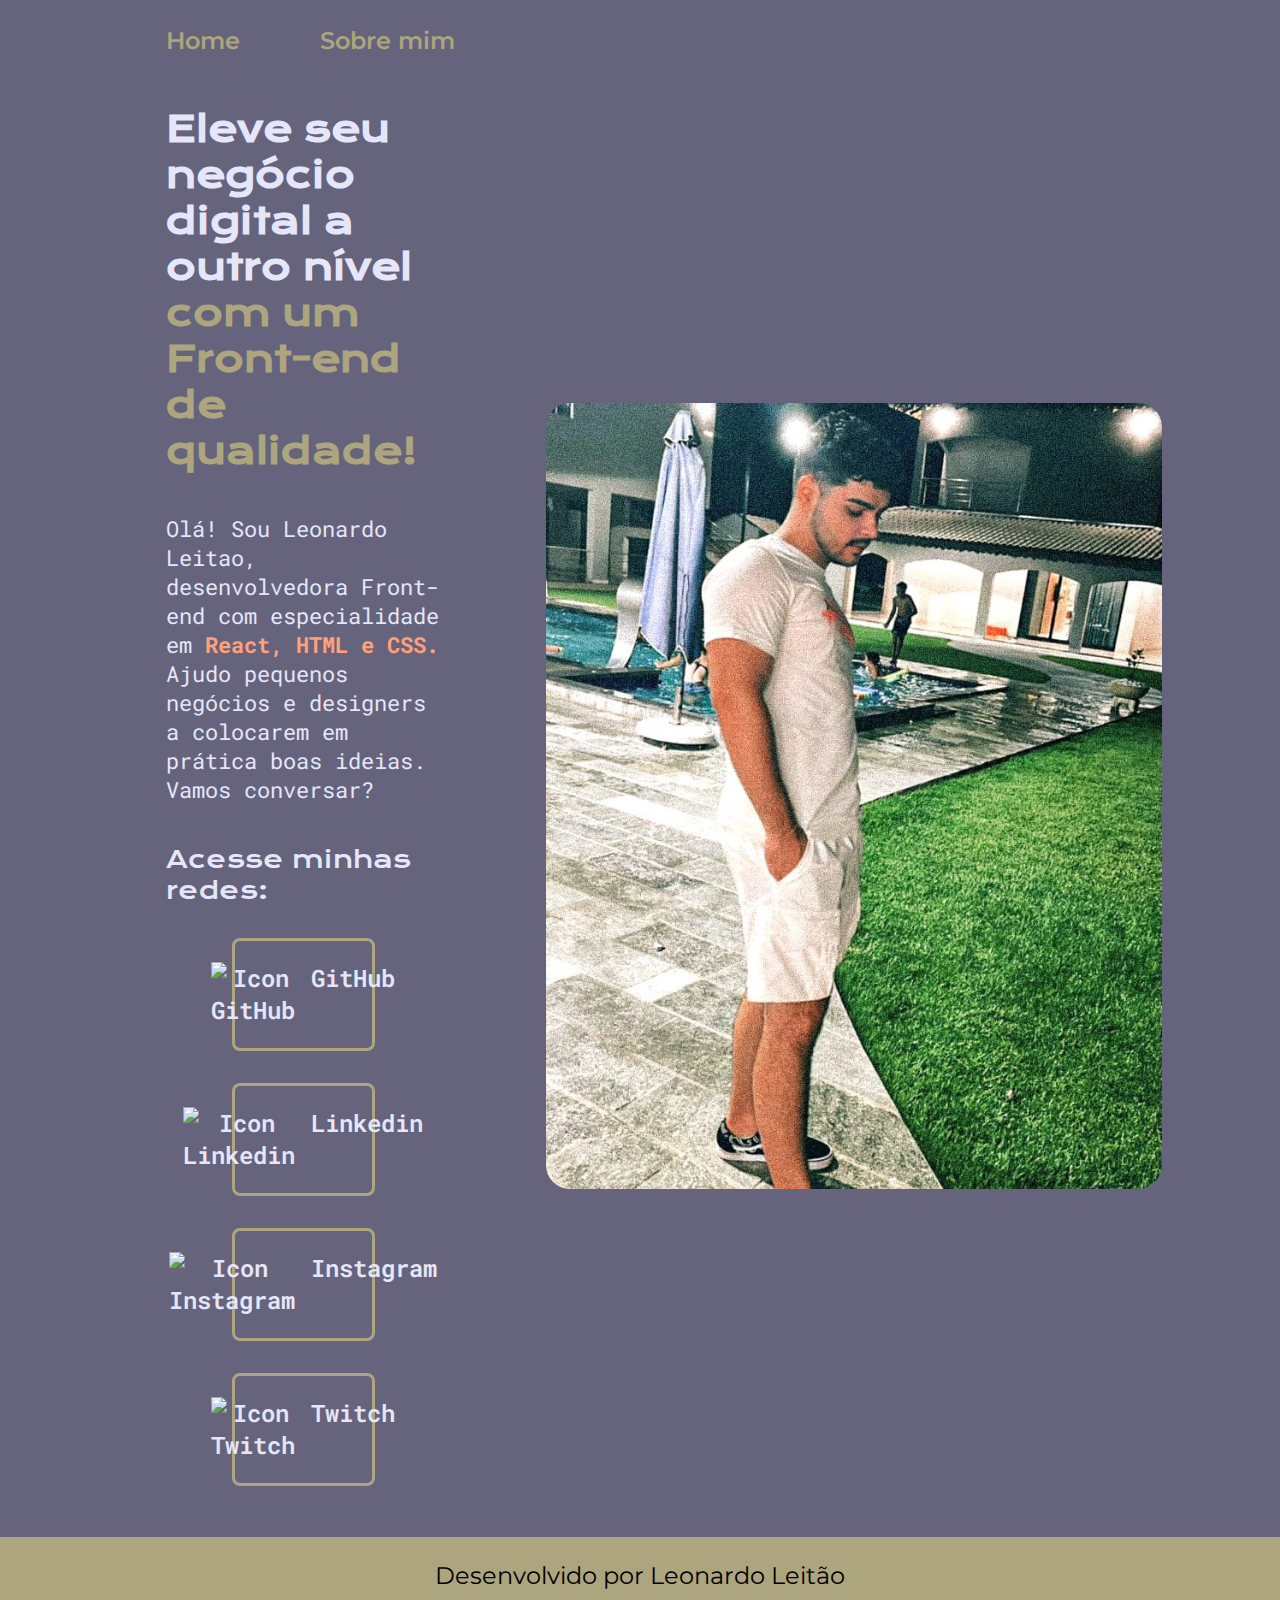
==== index.html @ 6dc1557e "Add files via upload" ====
<!DOCTYPE html>
<html lang="pt-br">
<head>
    <meta charset="UTF-8">
    <meta http-equiv="X-UA-Compatible" content="IE=edge">
    <meta name="viewport" content="width=device-width, initial-scale=1.0">
    <title>Portifolio</title>
    <link rel="stylesheet" href="./styles/style.css">
</head>
<body>
    <header class="cabecalho">
        <nav class="cabecalho__menu">
            <a class="cabecalho__menu__link" href="index.html">Home</a>
            <a class="cabecalho__menu__link" href="about.html">Sobre mim</a>
        </nav>
    </header>
    <main class="apresentacao">
        <section class="apresentacao__conteudo">
            <h1 class="apresentacao__conteudo__titulo">Eleve seu negócio digital a outro nível <strong class="titulo_destaque"> com um Front-end de qualidade!</strong></h1>
            <p class="apresentacao__conteudo__paragrafo">Olá! Sou Leonardo Leitao, desenvolvedora Front-end com especialidade em <strong class="paragrafo1_dest"> React, HTML e CSS.</strong> Ajudo pequenos negócios e designers a colocarem em prática boas ideias. Vamos conversar?</p>
            <div class="apresentacao__links">
                <h2 class="apresentacao__links__subtitulo">Acesse minhas redes:</h2>
                <a class="apresentacao__links__nav" href="https://github.com/LeoLeitao13"><img src="./assets2/github.png" alt="Icon GitHub">GitHub</a>
                <a class="apresentacao__links__nav" href="https://www.linkedin.com/in/leoleitao31/"><img src="./assets2/linkedin.png" alt="Icon Linkedin">Linkedin</a>
                <a class="apresentacao__links__nav" href="https://instagram.com/leoleitao13"><img src="./assets2/instagram.png" alt="Icon Instagram">Instagram</a>
                <a class="apresentacao__links__nav" href="https://www.twitch.tv/leitaoz"><img src="./assets2/twitch.png" alt="Icon Twitch">Twitch</a>
            </div>
        </section>
        <img class="apresentacao__img" src="./assets/me2.jpeg" alt="Foto do Leonardo posando">
    </main>
    <footer class="rodape">
        <p>Desenvolvido por Leonardo Leitão</p>
    </footer>
</body>
</html>
---- styles/style.css ----
@import url('https://fonts.googleapis.com/css2?family=Krona+One&family=Montserrat&family=Roboto+Mono:wght@400;600&display=swap');

:root{
     --cor-primaria: #65647C; /*#3E3E63;*/
    --cor-secundaria: #e6e6fa; /*#e6e6fa*/
    --cor-tercearia: #ada57d; /*#ada57d*/
    --cor-hover: #272727;  /*#272727*/

    --fonte-principal: 'Krona One', sans-serif;
    --fonte-secundaria: 'Roboto Mono', monospace;
    --fonte-tercearia: 'Montserrat', sans-serif;

}

*{
    margin: 0;
    padding: 0;
}

body {
    /* height: 100vh; */
    box-sizing: border-box;
    background-color:var(--cor-primaria);
    color: var(--cor-secundaria);
}

.cabecalho{
    padding: 2% 0% 0% 13%;
}

.cabecalho__menu{
    display: flex;
    gap: 80px;
}

.cabecalho__menu__link{
    font-family: var(--fonte-tercearia);
    font-size: 1.5rem;
    font-weight: 600;
    color: var(--cor-tercearia);
    text-decoration: none;
}

.paragrafo1_dest{
    color: lightsalmon;
}

.apresentacao{
    padding: 4% 13%;
    display: flex;
    align-items: center;
    justify-content: space-between;
    gap: 82px;
}

.apresentacao__conteudo{
    width: 50%;
    display: flex;
    flex-direction: column;
    gap: 40px;
}

.apresentacao__conteudo__titulo{
    font-size: 2.25rem;
    font-family: var(--fonte-principal);
}

.titulo_destaque{
    color: var(--cor-tercearia);
}

.apresentacao__conteudo__paragrafo{
    font-size: 1.375rem;
    font-family: var(--fonte-secundaria);
}

.apresentacao__links{
    display: flex;
    flex-direction: column;
    justify-content: space-between;
    align-items: center;
    gap: 32px;
}

.apresentacao__links__subtitulo{
    font-family: var(--fonte-principal);
    font-weight: 400;
    font-size: 1.5rem;
}

.apresentacao__links__nav{
    /* background-color: #ADA57D; */
    display: flex;
    justify-content: center;
    gap: 16px;
    border: 3px solid var(--cor-tercearia);
    width: 50%;
    text-align: center;
    border-radius: 8px;
    font-weight: 600;
    font-size: 1.5rem;
    padding: 21.5px 0px;
    text-decoration: none;
    font-family: var(--fonte-secundaria);
    color:var(--cor-secundaria);
}

.apresentacao__links__nav:hover{
    background-color: var(--cor-hover);   
}

.apresentacao__img{
    width: 65%;
    padding: 24px;
    border-radius: 48px;
}

.rodape{
    padding: 24px;
    text-align: center;
    font-family: var(--fonte-tercearia);
    font-size: 1.5rem;
    font-weight: 400;
    color: black;
    background-color: var(--cor-tercearia);
}

@media(max-width: 1200px){
    .cabecalho{
        padding: 6%;
    }

    .cabecalho__menu{
        justify-content: center;
    }

    .apresentacao{
        flex-direction: column-reverse;
        padding: 5%;
    }
    .apresentacao__conteudo{
        width: auto;
    }

}
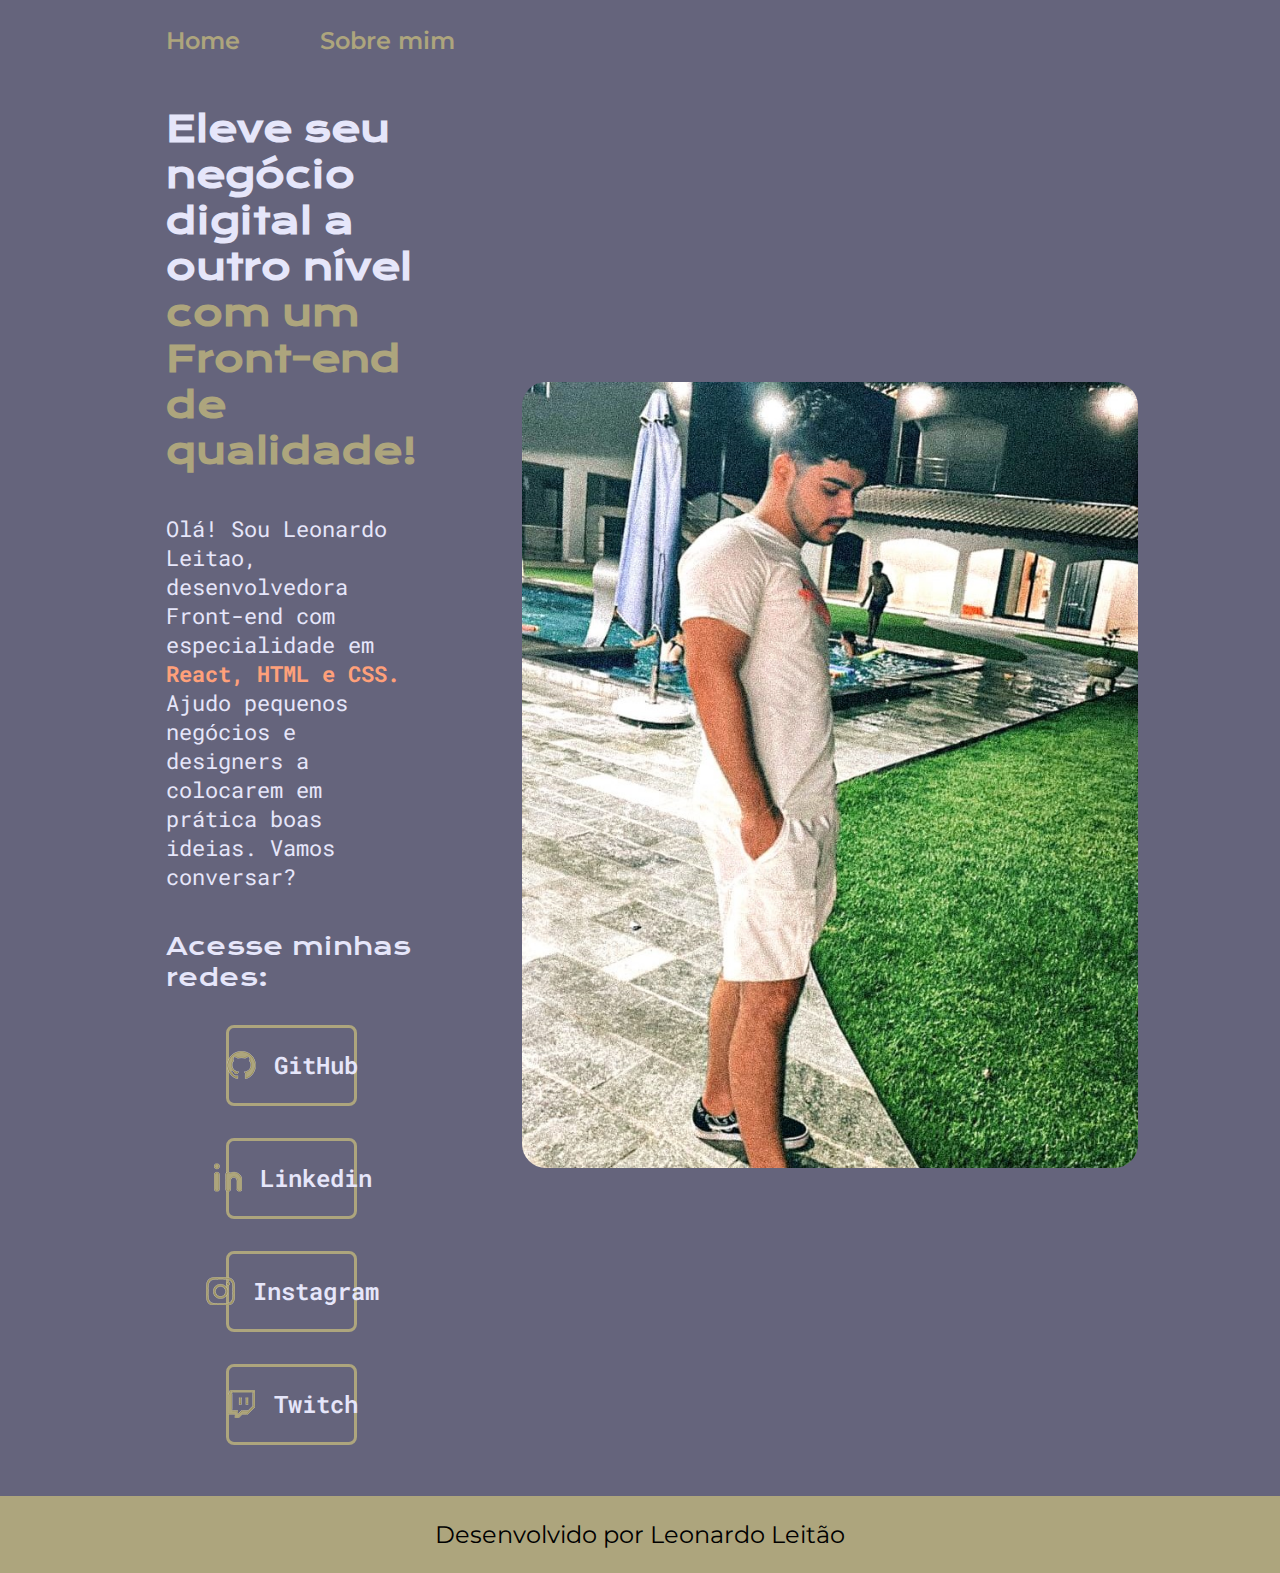
==== commit 8c556036: "Update index.html" ====
--- a/index.html
+++ b/index.html
@@ -20,10 +20,10 @@
             <p class="apresentacao__conteudo__paragrafo">Olá! Sou Leonardo Leitao, desenvolvedora Front-end com especialidade em <strong class="paragrafo1_dest"> React, HTML e CSS.</strong> Ajudo pequenos negócios e designers a colocarem em prática boas ideias. Vamos conversar?</p>
             <div class="apresentacao__links">
                 <h2 class="apresentacao__links__subtitulo">Acesse minhas redes:</h2>
-                <a class="apresentacao__links__nav" href="https://github.com/LeoLeitao13"><img src="./assets2/github.png" alt="Icon GitHub">GitHub</a>
-                <a class="apresentacao__links__nav" href="https://www.linkedin.com/in/leoleitao31/"><img src="./assets2/linkedin.png" alt="Icon Linkedin">Linkedin</a>
-                <a class="apresentacao__links__nav" href="https://instagram.com/leoleitao13"><img src="./assets2/instagram.png" alt="Icon Instagram">Instagram</a>
-                <a class="apresentacao__links__nav" href="https://www.twitch.tv/leitaoz"><img src="./assets2/twitch.png" alt="Icon Twitch">Twitch</a>
+                <a class="apresentacao__links__nav" href="https://github.com/LeoLeitao13"><img src="./assets2/Github.png" alt="Icon GitHub">GitHub</a>
+                <a class="apresentacao__links__nav" href="https://www.linkedin.com/in/leoleitao31/"><img src="./assets2/Linkedin.png" alt="Icon Linkedin">Linkedin</a>
+                <a class="apresentacao__links__nav" href="https://instagram.com/leoleitao13"><img src="./assets2/Instagram.png" alt="Icon Instagram">Instagram</a>
+                <a class="apresentacao__links__nav" href="https://www.twitch.tv/leitaoz"><img src="./assets2/Twitch.png" alt="Icon Twitch">Twitch</a>
             </div>
         </section>
         <img class="apresentacao__img" src="./assets/me2.jpeg" alt="Foto do Leonardo posando">
@@ -32,4 +32,4 @@
         <p>Desenvolvido por Leonardo Leitão</p>
     </footer>
 </body>
-</html>+</html>
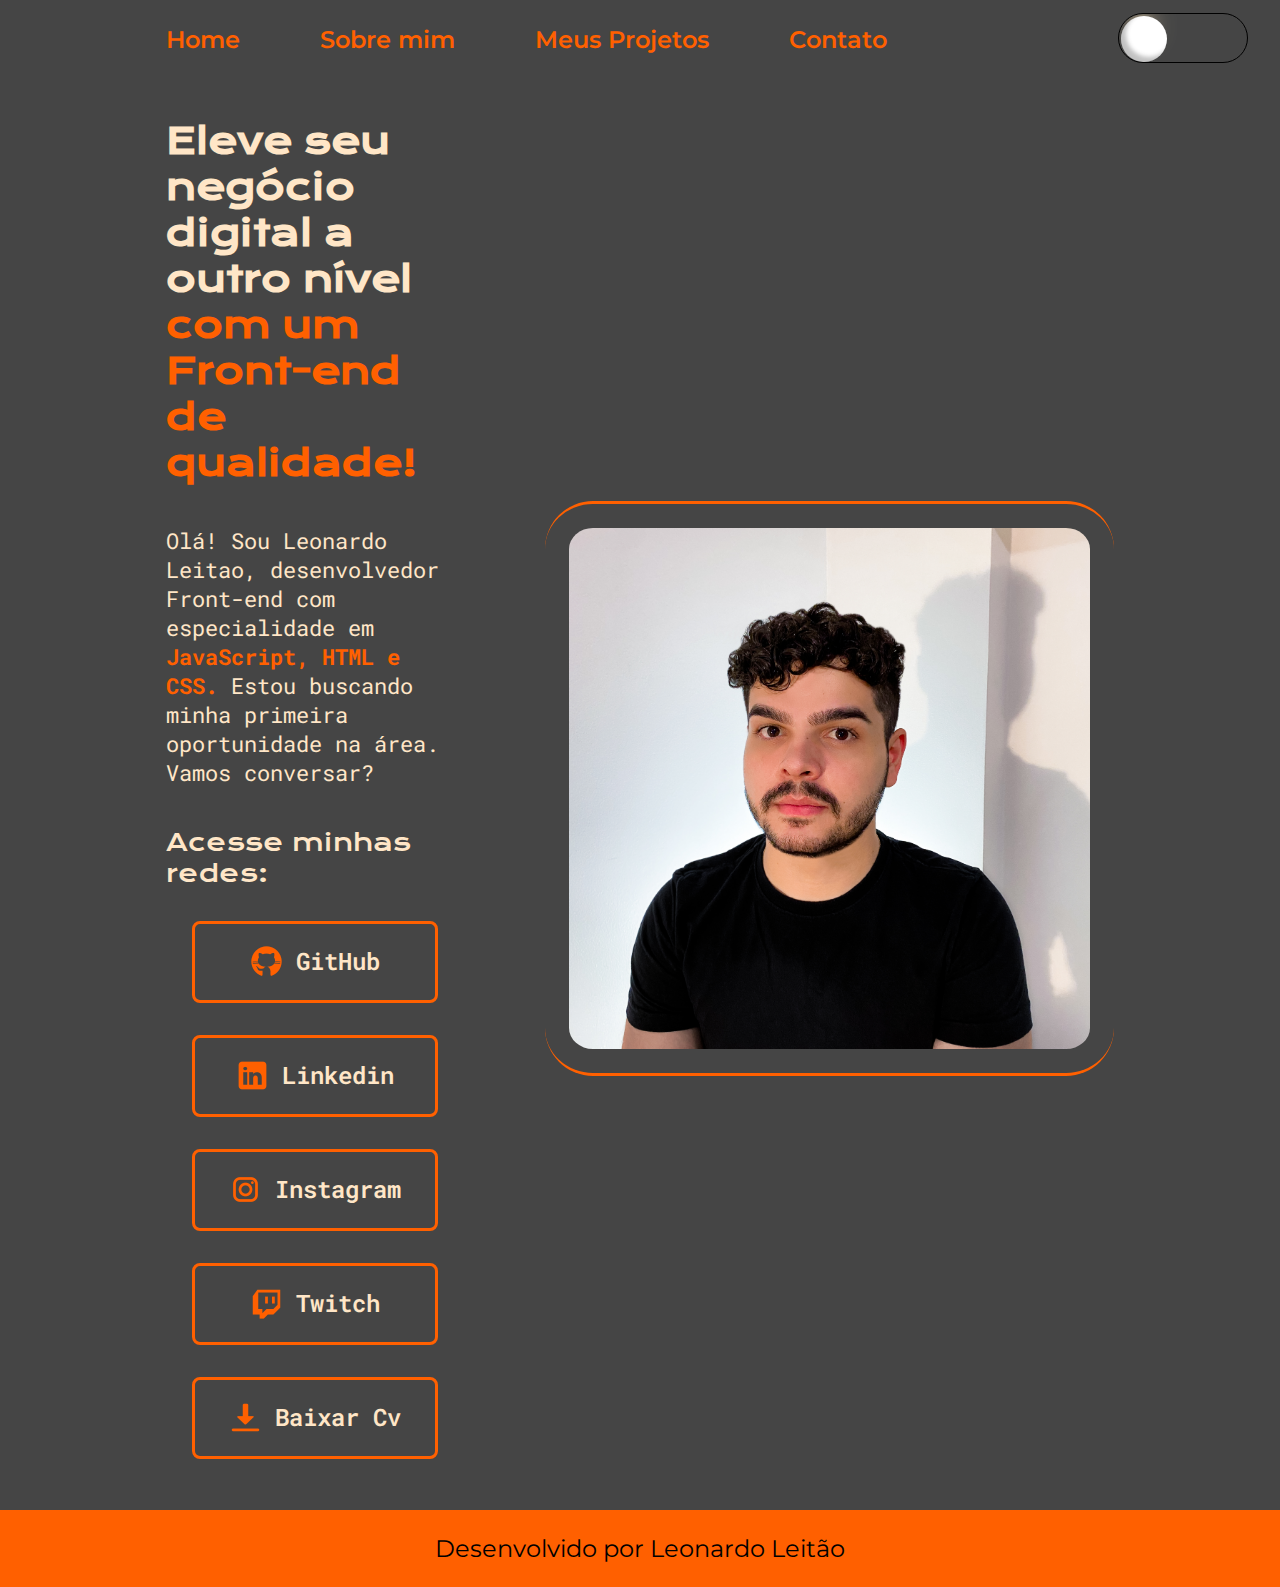
==== commit 7093df9b: "Add files via upload" ====
--- a/index.html
+++ b/index.html
@@ -12,24 +12,31 @@
         <nav class="cabecalho__menu">
             <a class="cabecalho__menu__link" href="index.html">Home</a>
             <a class="cabecalho__menu__link" href="about.html">Sobre mim</a>
+            <a class="cabecalho__menu__link" href="projects.html">Meus Projetos</a>
+            <a class="cabecalho__menu__link" href="contact.html">Contato</a>
         </nav>
+        <div class="wrapper">
+            <input type="checkbox" name="checkbox" class="switch">
+        </div>
     </header>
     <main class="apresentacao">
         <section class="apresentacao__conteudo">
             <h1 class="apresentacao__conteudo__titulo">Eleve seu negócio digital a outro nível <strong class="titulo_destaque"> com um Front-end de qualidade!</strong></h1>
-            <p class="apresentacao__conteudo__paragrafo">Olá! Sou Leonardo Leitao, desenvolvedora Front-end com especialidade em <strong class="paragrafo1_dest"> React, HTML e CSS.</strong> Ajudo pequenos negócios e designers a colocarem em prática boas ideias. Vamos conversar?</p>
+            <p class="apresentacao__conteudo__paragrafo">Olá! Sou Leonardo Leitao, desenvolvedor Front-end com especialidade em <strong class="paragrafo1_dest"> JavaScript, HTML e CSS.</strong> Estou buscando minha primeira oportunidade na área. Vamos conversar?</p>
             <div class="apresentacao__links">
                 <h2 class="apresentacao__links__subtitulo">Acesse minhas redes:</h2>
-                <a class="apresentacao__links__nav" href="https://github.com/LeoLeitao13"><img src="./assets2/Github.png" alt="Icon GitHub">GitHub</a>
-                <a class="apresentacao__links__nav" href="https://www.linkedin.com/in/leoleitao31/"><img src="./assets2/Linkedin.png" alt="Icon Linkedin">Linkedin</a>
-                <a class="apresentacao__links__nav" href="https://instagram.com/leoleitao13"><img src="./assets2/Instagram.png" alt="Icon Instagram">Instagram</a>
-                <a class="apresentacao__links__nav" href="https://www.twitch.tv/leitaoz"><img src="./assets2/Twitch.png" alt="Icon Twitch">Twitch</a>
+                <a class="apresentacao__links__nav" href="https://github.com/LeoLeitao13"><img id="github-icon" src="./assets/github.png" alt="Icon GitHub">GitHub</a>
+                <a class="apresentacao__links__nav" href="https://www.linkedin.com/in/leoleitao31/"><img id="linkedin-icon" src="./assets/linkedin.png" alt="Icon Linkedin">Linkedin</a>
+                <a class="apresentacao__links__nav" href="https://www.instagram.com/leo_leitao/"><img id="instagram-icon" src="./assets/instagram.png" alt="Icon Instagram">Instagram</a>
+                <a class="apresentacao__links__nav" href="https://www.twitch.tv/leitaoz"><img id="twitch-icon" src="./assets/twitch.png" alt="Icon Twitch">Twitch</a>
+                <a class="apresentacao__links__nav" href="assets/Curriculo_Leonardo.pdf" download><img id="download-icon" src="./assets/download.png" alt="Icon Twitch">Baixar Cv</a>
             </div>
         </section>
-        <img class="apresentacao__img" src="./assets/me2.jpeg" alt="Foto do Leonardo posando">
+        <img class="apresentacao__img" src="./assets/me.jpg" alt="Foto do Leonardo posando">
     </main>
     <footer class="rodape">
         <p>Desenvolvido por Leonardo Leitão</p>
     </footer>
+    <script src="main.js"></script>
 </body>
-</html>
+</html>--- a/styles/style.css
+++ b/styles/style.css
@@ -1,10 +1,18 @@
 @import url('https://fonts.googleapis.com/css2?family=Krona+One&family=Montserrat&family=Roboto+Mono:wght@400;600&display=swap');
 
 :root{
-     --cor-primaria: #65647C; /*#3E3E63;*/
-    --cor-secundaria: #e6e6fa; /*#e6e6fa*/
-    --cor-tercearia: #ada57d; /*#ada57d*/
+    /* Dark Mode */
+    --cor-primaria: #454545; /*#3E3E63;*/
+    --cor-secundaria: #FFE6C7; /*#e6e6fa*/
+    --cor-tercearia: #FF6000; /*#ada57d*/
     --cor-hover: #272727;  /*#272727*/
+    --preto: #000000;
+
+    /* Light Mode */ 
+    --cor-primaria-light: #EEE9DA; /*#3E3E63;*/
+    --cor-secundaria-light: #93BFCF; /*#e6e6fa*/
+    --cor-tercearia-light: #6096B4; /*#ada57d*/
+    --cor-hover-light: #272727;  /*#272727*/
 
     --fonte-principal: 'Krona One', sans-serif;
     --fonte-secundaria: 'Roboto Mono', monospace;
@@ -15,6 +23,20 @@
 *{
     margin: 0;
     padding: 0;
+}
+
+body[data-theme="t-light"]{
+    --cor-primaria: #EEE9DA; /*#3E3E63;*/
+    --cor-secundaria: #93BFCF; /*#e6e6fa*/
+    --cor-tercearia: #6096B4; /*#ada57d*/
+    --cor-hover: #d6e6f0;
+}
+
+body[data-theme="t-dark"]{
+    --cor-primaria: #454545; /*#3E3E63;*/
+    --cor-secundaria: #FFE6C7; /*#e6e6fa*/
+    --cor-tercearia: #FF6000; /*#ada57d*/
+    --cor-hover: #272727;  /*#272727*/
 }
 
 body {
@@ -22,10 +44,15 @@
     box-sizing: border-box;
     background-color:var(--cor-primaria);
     color: var(--cor-secundaria);
+    transition: 0.5s ease;
 }
 
 .cabecalho{
-    padding: 2% 0% 0% 13%;
+    padding: 1% 0% 0% 13%;
+    display: flex;
+    align-items: center;
+    justify-content: space-between;
+    text-align: center;
 }
 
 .cabecalho__menu{
@@ -41,8 +68,181 @@
     text-decoration: none;
 }
 
+.wrapper{
+padding-right: 2em;
+}
+
+.switch {
+    position: relative;
+    width: 130px;
+    height: 50px;
+    margin: 0px;
+    appearance: none;
+    -webkit-appearance: none;
+    background-color: #454545;
+    background-size: cover;
+    background-repeat: no-repeat;
+    border-radius: 25px;
+    transition: background-image .7s ease-in-out;
+    outline: none;
+    cursor: pointer;
+    overflow: hidden;
+    border: 0.5px solid #000000;
+  }
+  
+  .switch:checked {
+    background-color: #6096B4;
+    background-size: cover;
+    transition: background-image 1s ease-in-out;
+  }
+  
+  .switch:after {
+    content: '';
+    width: 46px;
+    height: 46px;
+    border-radius: 50%;
+    background-color: #fff;
+    position: absolute;
+    left: 2px;
+    top: 2px;
+    transform: translateX(0px);
+    animation: off .7s forwards cubic-bezier(.8, .5, .2, 1.4);
+    box-shadow: inset 5px -5px 4px rgba(53, 53, 53, 0.3);
+  }
+  
+  @keyframes off {
+    0% {
+      transform: translateX(80px);
+      width: 46px;
+    }
+  
+    50% {
+      width: 75px;
+      border-radius: 25px;
+    }
+  
+    100% {
+      transform: translateX(0px);
+      width: 46px;
+    }
+  }
+  
+  .switch:checked:after {
+    animation: on .7s forwards cubic-bezier(.8, .5, .2, 1.4);
+    box-shadow: inset -5px -5px 4px rgba(53, 53, 53, 0.3);
+  }
+  
+  @keyframes on {
+    0% {
+      transform: translateX(0px);
+      width: 46px;
+    }
+  
+    50% {
+      width: 75px;
+      border-radius: 25px;
+    }
+  
+    100% {
+      transform: translateX(80px);
+      width: 46px;
+    }
+  }
+  
+  .switch:checked:before {
+    content: '';
+    width: 15px;
+    height: 15px;
+    border-radius: 50%;
+    position: absolute;
+    left: 15px;
+    top: 5px;
+    transform-origin: 53px 10px;
+    background-color: transparent;
+    box-shadow: 5px -1px 0px #fff;
+    filter: blur(0px);
+    animation: sun .7s forwards ease;
+  }
+  
+  @keyframes sun {
+    0% {
+      transform: rotate(170deg);
+      background-color: transparent;
+      box-shadow: 5px -1px 0px #fff;
+      filter: blur(0px);
+    }
+  
+    50% {
+      background-color: transparent;
+      box-shadow: 5px -1px 0px #fff;
+      filter: blur(0px);
+    }
+  
+    90% {
+      background-color: #f5daaa;
+      box-shadow: 0px 0px 10px #f5deb4,
+      0px 0px 20px #f5deb4,
+      0px 0px 30px #f5deb4,
+       inset 0px 0px 2px #efd3a3;
+      filter: blur(1px);
+    }
+  
+    100% {
+      transform: rotate(0deg);
+      background-color: #f5daaa;
+      box-shadow: 0px 0px 10px #f5deb4,
+      0px 0px 20px #f5deb4,
+      0px 0px 30px #f5deb4,
+       inset 0px 0px 2px #efd3a3;
+      filter: blur(1px);
+    }
+  }
+  
+  .switch:before {
+    content: '';
+    width: 15px;
+    height: 15px;
+    border-radius: 50%;
+    position: absolute;
+    left: 15px;
+    top: 5px;
+    filter: blur(1px);
+    background-color: #f5daaa;
+    box-shadow: 0px 0px 10px #f5deb4,
+  0px 0px 20px #f5deb4,
+  0px 0px 30px #f5deb4,
+   inset 0px 0px 2px #efd3a3;
+    transform-origin: 53px 10px;
+    animation: moon .7s forwards ease;
+  }
+  
+  @keyframes moon {
+    0% {
+      transform: rotate(0deg);
+      filter: blur(1px);
+    }
+  
+    50% {
+      filter: blur(1px);
+    }
+  
+    90% {
+      background-color: transparent;
+      box-shadow: 5px -1px 0px #fff;
+      filter: blur(0px);
+    }
+  
+    100% {
+      transform: rotate(170deg);
+      background-color: transparent;
+      box-shadow: 5px -1px 0px #fff;
+      filter: blur(0px);
+    }
+  }
+  
+
 .paragrafo1_dest{
-    color: lightsalmon;
+    color: var(--cor-tercearia);
 }
 
 .apresentacao{
@@ -52,6 +252,7 @@
     justify-content: space-between;
     gap: 82px;
 }
+
 
 .apresentacao__conteudo{
     width: 50%;
@@ -92,9 +293,9 @@
     /* background-color: #ADA57D; */
     display: flex;
     justify-content: center;
-    gap: 16px;
+    gap: 13px;
     border: 3px solid var(--cor-tercearia);
-    width: 50%;
+    width: 10em;
     text-align: center;
     border-radius: 8px;
     font-weight: 600;
@@ -110,9 +311,11 @@
 }
 
 .apresentacao__img{
-    width: 65%;
+    width: 55%;
     padding: 24px;
     border-radius: 48px;
+    border-top: 3px solid var(--cor-tercearia);
+    border-bottom: 3px solid var(--cor-tercearia);
 }
 
 .rodape{
@@ -121,8 +324,11 @@
     font-family: var(--fonte-tercearia);
     font-size: 1.5rem;
     font-weight: 400;
-    color: black;
+    color: var(--preto);
     background-color: var(--cor-tercearia);
+}
+.apresentacao__qrcode{
+    width: 43%
 }
 
 @media(max-width: 1200px){
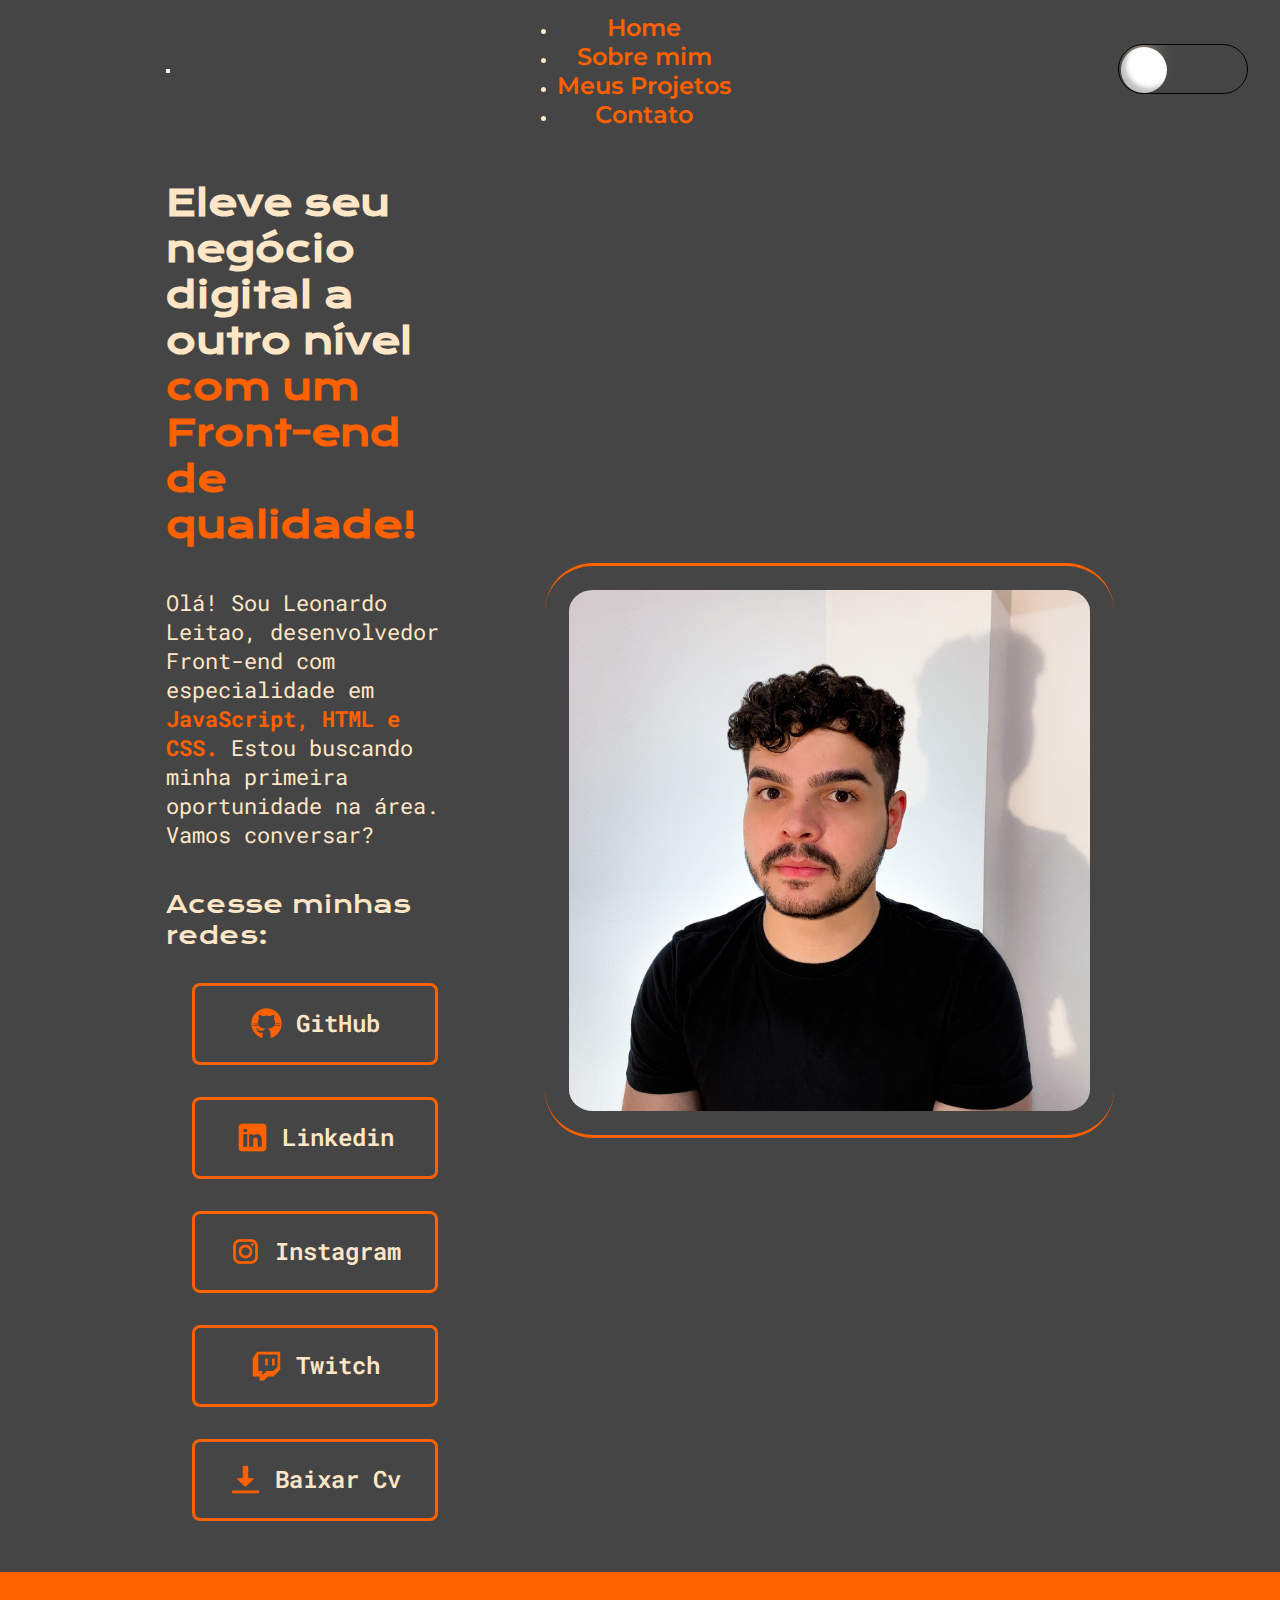
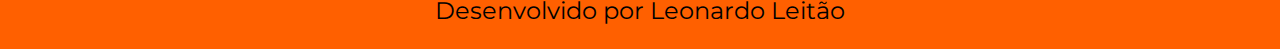
==== commit ef43ef02: "Add files via upload" ====
--- a/index.html
+++ b/index.html
@@ -9,11 +9,20 @@
 </head>
 <body>
     <header class="cabecalho">
-        <nav class="cabecalho__menu">
-            <a class="cabecalho__menu__link" href="index.html">Home</a>
-            <a class="cabecalho__menu__link" href="about.html">Sobre mim</a>
-            <a class="cabecalho__menu__link" href="projects.html">Meus Projetos</a>
-            <a class="cabecalho__menu__link" href="contact.html">Contato</a>
+        <button id="btn-menu">
+            <label for="checkbox" class="toggle">
+                <div class="bars" id="bar1"></div>
+                <div class="bars" id="bar2"></div>
+                <div class="bars" id="bar3"></div>
+            </label>
+        </button>
+        <nav class="cabecalho__menu" id="nav">
+            <ul id="menu">
+                <li><a class="cabecalho__menu__link" href="index.html">Home</a></li>
+                <li><a class="cabecalho__menu__link" href="about.html">Sobre mim</a></li>
+                <li><a class="cabecalho__menu__link" href="projects.html">Meus Projetos</a></li>
+                <li><a class="cabecalho__menu__link" href="contact.html">Contato</a></li>
+            </ul>
         </nav>
         <div class="wrapper">
             <input type="checkbox" name="checkbox" class="switch">
@@ -38,5 +47,6 @@
         <p>Desenvolvido por Leonardo Leitão</p>
     </footer>
     <script src="main.js"></script>
+    <script src="botao.js"></script>
 </body>
 </html>